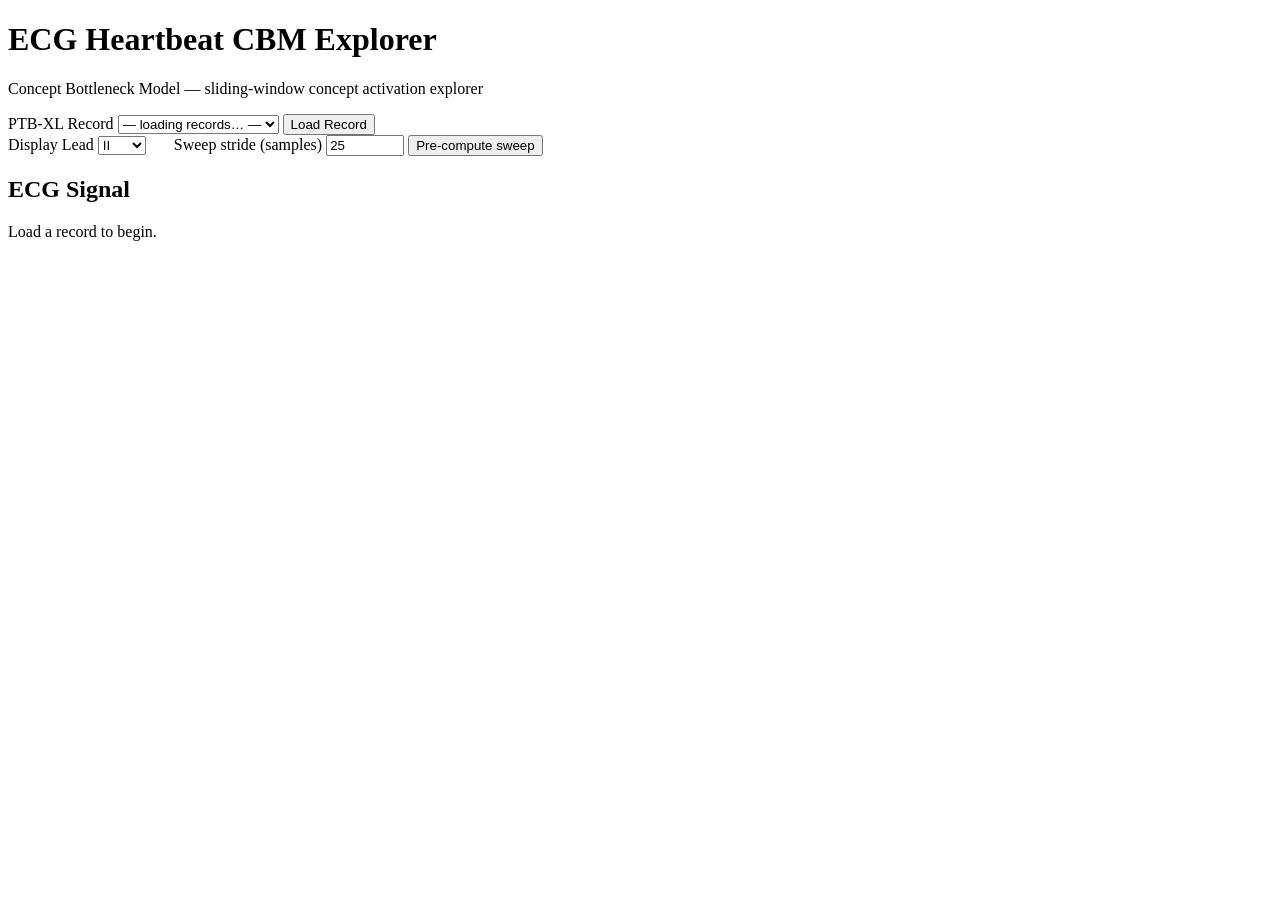
==== explorer/index.html @ 28d4dc14 "Init cbm heartbeat" ====
<!DOCTYPE html>
<html lang="en">
<head>
  <meta charset="UTF-8" />
  <meta name="viewport" content="width=device-width, initial-scale=1.0" />
  <title>ECG Heartbeat CBM Explorer</title>
  <link rel="stylesheet" href="/static/style.css" />
</head>
<body>
  <header>
    <h1>ECG Heartbeat CBM Explorer</h1>
    <p class="subtitle">Concept Bottleneck Model — sliding-window concept activation explorer</p>
  </header>

  <main>
    <!-- ── Controls ─────────────────────────────────────────────────────── -->
    <section class="controls card">
      <div class="control-row">
        <label for="record-select">PTB-XL Record</label>
        <select id="record-select"><option value="">— loading records… —</option></select>
        <button id="load-btn" class="primary-btn">Load Record</button>
      </div>
      <div class="control-row">
        <label for="lead-select">Display Lead</label>
        <select id="lead-select">
          <option value="1" selected>II</option>
          <option value="0">I</option>
          <option value="2">III</option>
          <option value="3">aVR</option>
          <option value="4">aVL</option>
          <option value="5">aVF</option>
          <option value="6">V1</option>
          <option value="7">V2</option>
          <option value="8">V3</option>
          <option value="9">V4</option>
          <option value="10">V5</option>
          <option value="11">V6</option>
        </select>
        <label for="stride-input" style="margin-left:1.5rem">Sweep stride (samples)</label>
        <input id="stride-input" type="number" value="25" min="5" max="250" style="width:70px" />
        <button id="sweep-btn" class="secondary-btn">Pre-compute sweep</button>
        <span id="sweep-status" class="status-label"></span>
      </div>
    </section>

    <!-- ── Signal + window ───────────────────────────────────────────────── -->
    <section class="card" id="signal-section">
      <h2>ECG Signal <span id="record-meta" class="meta-label"></span></h2>
      <div id="signal-hint" class="hint">Load a record to begin.</div>
      <div id="signal-container"></div>
    </section>

    <!-- ── Model pipeline ───────────────────────────────────────────────── -->
    <section class="card" id="pipeline-section" style="display:none">
      <h2>Model Pipeline <span class="window-info" id="window-pos-label"></span></h2>
      <div class="pipeline">

        <!-- 1. Input window -->
        <div class="pipe-panel pipe-panel--input">
          <div class="pipe-panel-title">Input Window</div>
          <div id="window-plot"></div>
        </div>

        <!-- Connector: Encoder -->
        <div class="pipe-connector">
          <svg class="pipe-sym" viewBox="0 0 64 84" fill="none" xmlns="http://www.w3.org/2000/svg">
            <polyline points="2,11 8,4 14,13 20,6 26,12 32,4 38,12 44,6 50,11 56,7 62,11"
              stroke="#38bdf8" stroke-width="1.5" opacity="0.5" stroke-linecap="round"/>
            <rect x="5"  y="17" width="54" height="6" rx="2" fill="#38bdf8" opacity="0.3"/>
            <rect x="10" y="27" width="44" height="6" rx="2" fill="#38bdf8" opacity="0.45"/>
            <rect x="16" y="37" width="32" height="6" rx="2" fill="#38bdf8" opacity="0.62"/>
            <rect x="22" y="47" width="20" height="6" rx="2" fill="#38bdf8" opacity="0.8"/>
            <line x1="32" y1="53" x2="32" y2="62" stroke="#475569" stroke-width="1.5"/>
            <rect x="14" y="62" width="36" height="10" rx="2" fill="#0ea5e9" opacity="0.75"/>
            <text x="32" y="70" text-anchor="middle" fill="#e2e8f0" font-size="5.5" font-family="monospace">z ∈ ℝ⁵¹²</text>
          </svg>
          <div class="pipe-arrow-row">
            <div class="pipe-arrow-line"></div>
            <span class="pipe-arrow-tip">▶</span>
          </div>
          <div class="pipe-label">Encoder</div>
        </div>

        <!-- 2. Concept activations -->
        <div class="pipe-panel pipe-panel--concepts">
          <div class="pipe-panel-title">Concept Activations (C)</div>
          <div id="histogram-container"></div>
        </div>

        <!-- Connector: Predictor -->
        <div class="pipe-connector">
          <svg class="pipe-sym" viewBox="0 0 64 84" fill="none" xmlns="http://www.w3.org/2000/svg">
            <circle cx="10" cy="10" r="3.5" fill="#a78bfa" opacity="0.6"/>
            <circle cx="10" cy="22" r="3.5" fill="#a78bfa" opacity="0.6"/>
            <circle cx="10" cy="34" r="3.5" fill="#a78bfa" opacity="0.6"/>
            <circle cx="10" cy="46" r="3.5" fill="#a78bfa" opacity="0.6"/>
            <circle cx="10" cy="58" r="3.5" fill="#a78bfa" opacity="0.6"/>
            <circle cx="10" cy="70" r="3.5" fill="#a78bfa" opacity="0.6"/>
            <line x1="13.5" y1="10" x2="48" y2="40" stroke="#a78bfa" stroke-width="0.8" opacity="0.3"/>
            <line x1="13.5" y1="22" x2="48" y2="40" stroke="#a78bfa" stroke-width="0.8" opacity="0.35"/>
            <line x1="13.5" y1="34" x2="48" y2="40" stroke="#a78bfa" stroke-width="1"   opacity="0.5"/>
            <line x1="13.5" y1="46" x2="48" y2="40" stroke="#a78bfa" stroke-width="1"   opacity="0.5"/>
            <line x1="13.5" y1="58" x2="48" y2="40" stroke="#a78bfa" stroke-width="0.8" opacity="0.35"/>
            <line x1="13.5" y1="70" x2="48" y2="40" stroke="#a78bfa" stroke-width="0.8" opacity="0.3"/>
            <circle cx="54" cy="40" r="8" fill="#a78bfa" opacity="0.9"/>
            <text x="54" y="43.5" text-anchor="middle" fill="#fff" font-size="9">σ</text>
            <text x="54" y="57" text-anchor="middle" fill="#94a3b8" font-size="6" font-family="monospace">p(y)</text>
          </svg>
          <div class="pipe-arrow-row">
            <div class="pipe-arrow-line"></div>
            <span class="pipe-arrow-tip">▶</span>
          </div>
          <div class="pipe-label">Predictor</div>
        </div>

        <!-- 3. Task prediction -->
        <div class="pipe-panel pipe-panel--task">
          <div class="pipe-panel-title">Task Prediction</div>
          <div id="task-pred-container"></div>
        </div>

      </div>
    </section>

    <!-- ── Sweep heatmap ─────────────────────────────────────────────────── -->
    <section class="card" id="sweep-section" style="display:none">
      <h2>Sweep — Concept Activations over Time</h2>
      <div id="heatmap-container"></div>
    </section>
  </main>

  <script src="https://d3js.org/d3.v7.min.js"></script>
  <script src="/static/main.js"></script>
</body>
</html>
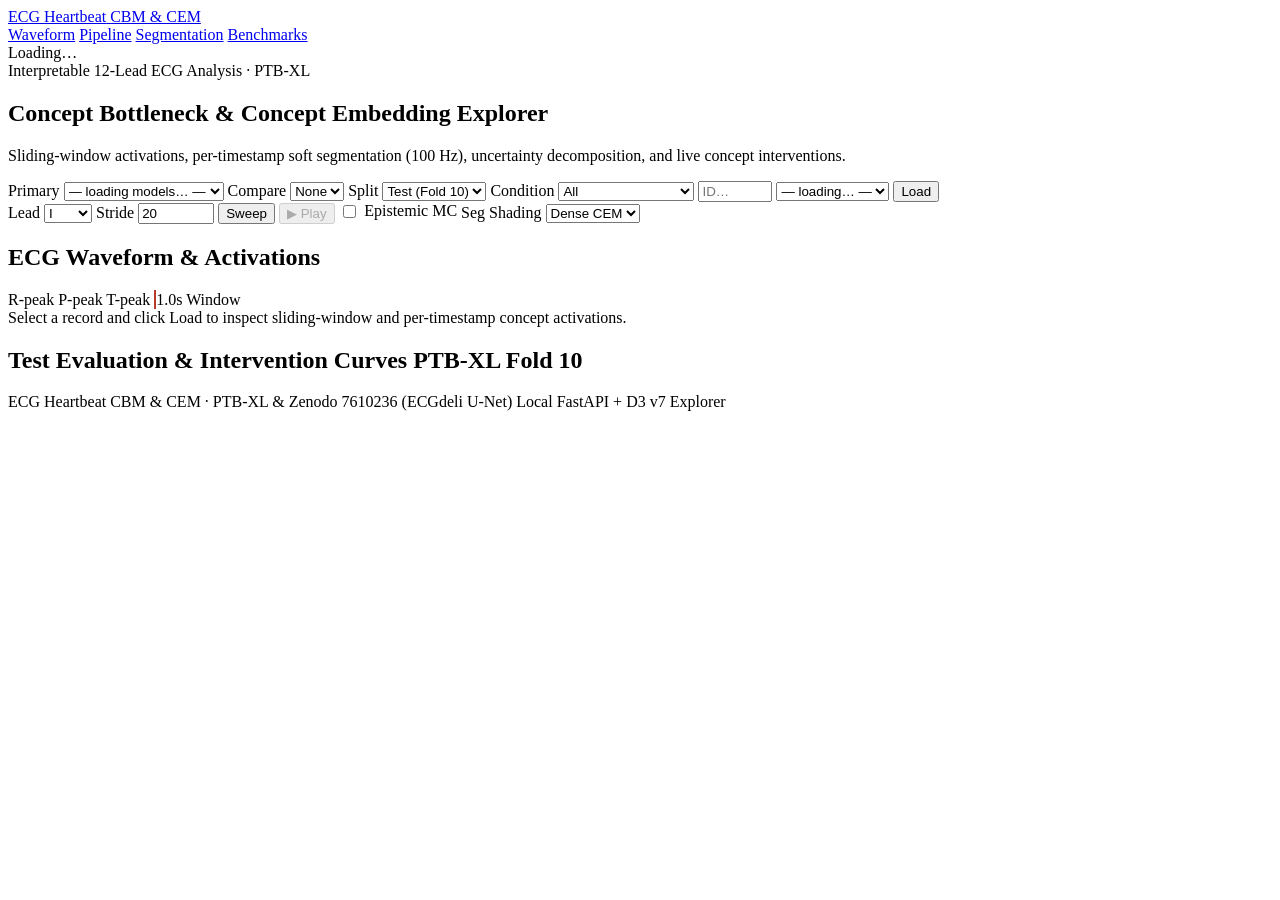
==== commit 860e4726: "Added new version and more experiments" ====
--- a/explorer/index.html
+++ b/explorer/index.html
@@ -3,28 +3,79 @@
 <head>
   <meta charset="UTF-8" />
   <meta name="viewport" content="width=device-width, initial-scale=1.0" />
-  <title>ECG Heartbeat CBM Explorer</title>
+  <meta name="theme-color" content="#ffffff" />
+  <title>ECG Heartbeat · CBM &amp; CEM Explorer</title>
+  <link rel="preconnect" href="https://fonts.googleapis.com" />
+  <link rel="preconnect" href="https://fonts.gstatic.com" crossorigin />
+  <link href="https://fonts.googleapis.com/css2?family=Source+Sans+3:ital,wght@0,300;0,400;0,600;0,700;1,400&family=JetBrains+Mono:wght@400;500&display=swap" rel="stylesheet" />
   <link rel="stylesheet" href="/static/style.css" />
 </head>
 <body>
-  <header>
-    <h1>ECG Heartbeat CBM Explorer</h1>
-    <p class="subtitle">Concept Bottleneck Model — sliding-window concept activation explorer</p>
+  <header class="site-topbar">
+    <div class="page-wrap topbar-inner">
+      <a class="brand-link" href="#top">
+        <span class="brand-thin">ECG Heartbeat</span> <span class="brand-bold">CBM &amp; CEM</span>
+      </a>
+      <nav class="primary-nav" aria-label="Explorer sections">
+        <a class="nav-link" href="#signal-section">Waveform</a>
+        <a class="nav-link" href="#pipeline-section">Pipeline</a>
+        <a class="nav-link" href="#dense-seg-section">Segmentation</a>
+        <a class="nav-link" href="#benchmark-section">Benchmarks</a>
+      </nav>
+      <div id="device-badge" class="badge">Loading…</div>
+    </div>
   </header>
 
-  <main>
+  <main id="top" class="page-wrap">
+    <section class="masthead">
+      <div class="masthead-subtitle">Interpretable 12-Lead ECG Analysis · PTB-XL</div>
+      <h1 class="masthead-title">
+        <span class="name-light">Concept Bottleneck &amp;</span> <span class="name-bold">Concept Embedding Explorer</span>
+      </h1>
+      <p class="masthead-note">
+        Sliding-window activations, per-timestamp soft segmentation (100 Hz), uncertainty decomposition, and live concept interventions.
+      </p>
+    </section>
+
     <!-- ── Controls ─────────────────────────────────────────────────────── -->
-    <section class="controls card">
+    <section class="controls">
       <div class="control-row">
-        <label for="record-select">PTB-XL Record</label>
-        <select id="record-select"><option value="">— loading records… —</option></select>
-        <button id="load-btn" class="primary-btn">Load Record</button>
-      </div>
+        <label for="model-select">Primary</label>
+        <select id="model-select"><option value="">— loading models… —</option></select>
+
+        <label for="compare-select" class="ml">Compare</label>
+        <select id="compare-select"><option value="">None</option></select>
+
+        <label for="fold-select" class="ml">Split</label>
+        <select id="fold-select">
+          <option value="10" selected>Test (Fold 10)</option>
+          <option value="9">Val (Fold 9)</option>
+          <option value="all">All Folds</option>
+        </select>
+
+        <label for="dx-select" class="ml">Condition</label>
+        <select id="dx-select">
+          <option value="ALL" selected>All</option>
+          <option value="NORM">NORM</option>
+          <option value="MI">MI</option>
+          <option value="STTC">STTC</option>
+          <option value="CD">CD</option>
+          <option value="HYP">HYP</option>
+          <option value="AFIB">AFIB</option>
+          <option value="BBB">BBB (LBBB/RBBB)</option>
+          <option value="PVC">PVC / PAC</option>
+        </select>
+
+        <input id="record-search" type="text" placeholder="ID…" title="Filter by ECG ID" style="width:66px" />
+        <select id="record-select"><option value="">— loading… —</option></select>
+        <button id="load-btn" class="primary-btn">Load</button>
+      </div>
+
       <div class="control-row">
-        <label for="lead-select">Display Lead</label>
+        <label for="lead-select">Lead</label>
         <select id="lead-select">
-          <option value="1" selected>II</option>
-          <option value="0">I</option>
+          <option value="0" selected>I</option>
+          <option value="1">II</option>
           <option value="2">III</option>
           <option value="3">aVR</option>
           <option value="4">aVL</option>
@@ -36,28 +87,90 @@
           <option value="10">V5</option>
           <option value="11">V6</option>
         </select>
-        <label for="stride-input" style="margin-left:1.5rem">Sweep stride (samples)</label>
-        <input id="stride-input" type="number" value="25" min="5" max="250" style="width:70px" />
-        <button id="sweep-btn" class="secondary-btn">Pre-compute sweep</button>
+
+        <label for="stride-input" class="ml">Stride</label>
+        <input id="stride-input" type="number" value="20" min="5" max="200" step="5" style="width:68px" />
+        <button id="sweep-btn" class="secondary-btn">Sweep</button>
+        <button id="play-btn" class="secondary-btn" disabled>▶ Play</button>
+        <label class="ml" style="display:inline-flex;align-items:center;gap:0.35rem;cursor:pointer" title="Run MC-Dropout on current window &amp; dense models for Epistemic + Aleatoric decomposition">
+          <input id="epistemic-chk" type="checkbox" /> Epistemic MC
+        </label>
+        <label for="ecg-seg-overlay" class="ml">Seg Shading</label>
+        <select id="ecg-seg-overlay" title="Shade ECG waveform with per-timestamp wave segmentation">
+          <option value="none">Off</option>
+          <option value="dense_cem" selected>Dense CEM</option>
+          <option value="dense_cbm">Dense CBM</option>
+          <option value="zenodo">Zenodo GT</option>
+        </select>
         <span id="sweep-status" class="status-label"></span>
       </div>
     </section>
 
-    <!-- ── Signal + window ───────────────────────────────────────────────── -->
+    <!-- ── Signal + Synchronized Sliding-Window & Per-Timestamp Activations ── -->
     <section class="card" id="signal-section">
-      <h2>ECG Signal <span id="record-meta" class="meta-label"></span></h2>
-      <div id="signal-hint" class="hint">Load a record to begin.</div>
+      <div class="section-header">
+        <h2 class="cv-heading">
+          ECG Waveform &amp; Activations <span id="record-meta" class="meta-label"></span>
+        </h2>
+        <div class="legend-inline">
+          <span class="leg-item"><i class="dot" style="background:#b83b2a"></i>R-peak</span>
+          <span class="leg-item"><i class="dot" style="background:#2b5b84"></i>P-peak</span>
+          <span class="leg-item"><i class="dot" style="background:#2d7a56"></i>T-peak</span>
+          <span class="leg-item"><i class="swatch" style="border:1.5px solid #b83b2a;background:rgba(184,59,42,0.1)"></i>1.0s Window</span>
+        </div>
+      </div>
+      <div id="signal-hint" class="hint">Select a record and click Load to inspect sliding-window and per-timestamp concept activations.</div>
       <div id="signal-container"></div>
-    </section>
-
-    <!-- ── Model pipeline ───────────────────────────────────────────────── -->
+
+      <!-- Synchronized Activation Timeline / Heatmap -->
+      <div id="timeline-wrapper" style="display:none">
+        <div class="timeline-toolbar">
+          <div class="tab-group" id="timeline-tabs">
+            <button class="tab-btn active" data-view="intervals">Task &amp; Intervals</button>
+            <button class="tab-btn" data-view="waves">Waves (P–U)</button>
+            <button class="tab-btn" data-view="dense">Per-Timestamp Dense</button>
+            <button class="tab-btn" data-view="softseg">Soft Seg Compare</button>
+            <button class="tab-btn" data-view="heatmap">Heatmap</button>
+          </div>
+          <div id="timeline-legend" class="legend-inline"></div>
+        </div>
+        <div id="seg-controls-bar" class="seg-controls-bar" style="display:none">
+          <label for="seg-compare-mode">View</label>
+          <select id="seg-compare-mode">
+            <option value="cem_vs_gt" selected>Dense CEM (solid) vs. Zenodo GT (shaded)</option>
+            <option value="cbm_vs_gt">Dense CBM (solid) vs. Zenodo GT (shaded)</option>
+            <option value="cem_vs_cbm">Dense CEM (solid) vs. Dense CBM (dashed)</option>
+            <option value="gt_only">Zenodo / ECGdeli GT Only</option>
+          </select>
+          <label class="ml" style="display:inline-flex;align-items:center;gap:0.3rem;cursor:pointer">
+            <input id="seg-show-unc" type="checkbox" checked /> Boundary Uncertainty σ(t)
+          </label>
+          <span id="seg-hover-readout" class="meta-label ml"></span>
+        </div>
+        <div id="lineplot-container"></div>
+        <div id="unc-strip-container" style="display:none"></div>
+        <div id="heatmap-container" style="display:none"></div>
+      </div>
+    </section>
+
+    <!-- ── Interactive Pipeline & Live Concept Interventions ────────────── -->
     <section class="card" id="pipeline-section" style="display:none">
-      <h2>Model Pipeline <span class="window-info" id="window-pos-label"></span></h2>
+      <div class="section-header">
+        <h2 class="cv-heading">
+          Window Pipeline &amp; Interventions
+          <span class="window-info" id="window-pos-label"></span>
+          <span class="gt-pill" id="gt-window-pill"></span>
+        </h2>
+        <div class="intervention-actions">
+          <span class="meta-label">Click pill to intervene (Auto → 1 → 0)</span>
+          <button id="reset-int-btn" class="secondary-btn small-btn" style="display:none">Reset</button>
+        </div>
+      </div>
+
       <div class="pipeline">
-
         <!-- 1. Input window -->
         <div class="pipe-panel pipe-panel--input">
-          <div class="pipe-panel-title">Input Window</div>
+          <div class="pipe-panel-title">Input Window (1.0s)</div>
           <div id="window-plot"></div>
         </div>
 
@@ -65,71 +178,122 @@
         <div class="pipe-connector">
           <svg class="pipe-sym" viewBox="0 0 64 84" fill="none" xmlns="http://www.w3.org/2000/svg">
             <polyline points="2,11 8,4 14,13 20,6 26,12 32,4 38,12 44,6 50,11 56,7 62,11"
-              stroke="#38bdf8" stroke-width="1.5" opacity="0.5" stroke-linecap="round"/>
-            <rect x="5"  y="17" width="54" height="6" rx="2" fill="#38bdf8" opacity="0.3"/>
-            <rect x="10" y="27" width="44" height="6" rx="2" fill="#38bdf8" opacity="0.45"/>
-            <rect x="16" y="37" width="32" height="6" rx="2" fill="#38bdf8" opacity="0.62"/>
-            <rect x="22" y="47" width="20" height="6" rx="2" fill="#38bdf8" opacity="0.8"/>
-            <line x1="32" y1="53" x2="32" y2="62" stroke="#475569" stroke-width="1.5"/>
-            <rect x="14" y="62" width="36" height="10" rx="2" fill="#0ea5e9" opacity="0.75"/>
-            <text x="32" y="70" text-anchor="middle" fill="#e2e8f0" font-size="5.5" font-family="monospace">z ∈ ℝ⁵¹²</text>
+              stroke="#222222" stroke-width="1.4" opacity="0.7" stroke-linecap="round"/>
+            <rect x="5"  y="17" width="54" height="6" rx="1.5" fill="#767676" opacity="0.22"/>
+            <rect x="10" y="27" width="44" height="6" rx="1.5" fill="#767676" opacity="0.35"/>
+            <rect x="16" y="37" width="32" height="6" rx="1.5" fill="#767676" opacity="0.5"/>
+            <rect x="22" y="47" width="20" height="6" rx="1.5" fill="#222222" opacity="0.65"/>
+            <line x1="32" y1="53" x2="32" y2="62" stroke="#d0d0d0" stroke-width="1.5"/>
+            <rect x="14" y="62" width="36" height="11" rx="1.5" fill="#222222"/>
+            <text x="32" y="70" text-anchor="middle" fill="#ffffff" font-size="5.5" font-family="monospace">z ∈ ℝ⁵¹²</text>
           </svg>
           <div class="pipe-arrow-row">
             <div class="pipe-arrow-line"></div>
             <span class="pipe-arrow-tip">▶</span>
           </div>
-          <div class="pipe-label">Encoder</div>
-        </div>
-
-        <!-- 2. Concept activations -->
+          <div class="pipe-label">1D ResNet</div>
+        </div>
+
+        <!-- 2. Concept activations + Intervention toggles -->
         <div class="pipe-panel pipe-panel--concepts">
-          <div class="pipe-panel-title">Concept Activations (C)</div>
+          <div class="pipe-panel-title" id="concepts-panel-title">Concept Activations &amp; Interventions</div>
           <div id="histogram-container"></div>
+          <div id="intervention-controls" class="intervention-bar"></div>
         </div>
 
         <!-- Connector: Predictor -->
         <div class="pipe-connector">
           <svg class="pipe-sym" viewBox="0 0 64 84" fill="none" xmlns="http://www.w3.org/2000/svg">
-            <circle cx="10" cy="10" r="3.5" fill="#a78bfa" opacity="0.6"/>
-            <circle cx="10" cy="22" r="3.5" fill="#a78bfa" opacity="0.6"/>
-            <circle cx="10" cy="34" r="3.5" fill="#a78bfa" opacity="0.6"/>
-            <circle cx="10" cy="46" r="3.5" fill="#a78bfa" opacity="0.6"/>
-            <circle cx="10" cy="58" r="3.5" fill="#a78bfa" opacity="0.6"/>
-            <circle cx="10" cy="70" r="3.5" fill="#a78bfa" opacity="0.6"/>
-            <line x1="13.5" y1="10" x2="48" y2="40" stroke="#a78bfa" stroke-width="0.8" opacity="0.3"/>
-            <line x1="13.5" y1="22" x2="48" y2="40" stroke="#a78bfa" stroke-width="0.8" opacity="0.35"/>
-            <line x1="13.5" y1="34" x2="48" y2="40" stroke="#a78bfa" stroke-width="1"   opacity="0.5"/>
-            <line x1="13.5" y1="46" x2="48" y2="40" stroke="#a78bfa" stroke-width="1"   opacity="0.5"/>
-            <line x1="13.5" y1="58" x2="48" y2="40" stroke="#a78bfa" stroke-width="0.8" opacity="0.35"/>
-            <line x1="13.5" y1="70" x2="48" y2="40" stroke="#a78bfa" stroke-width="0.8" opacity="0.3"/>
-            <circle cx="54" cy="40" r="8" fill="#a78bfa" opacity="0.9"/>
-            <text x="54" y="43.5" text-anchor="middle" fill="#fff" font-size="9">σ</text>
-            <text x="54" y="57" text-anchor="middle" fill="#94a3b8" font-size="6" font-family="monospace">p(y)</text>
+            <circle cx="10" cy="14" r="3.2" fill="#767676" opacity="0.7"/>
+            <circle cx="10" cy="30" r="3.2" fill="#767676" opacity="0.7"/>
+            <circle cx="10" cy="46" r="3.2" fill="#767676" opacity="0.7"/>
+            <circle cx="10" cy="62" r="3.2" fill="#767676" opacity="0.7"/>
+            <line x1="13.5" y1="14" x2="46" y2="38" stroke="#d0d0d0" stroke-width="1"/>
+            <line x1="13.5" y1="30" x2="46" y2="38" stroke="#d0d0d0" stroke-width="1"/>
+            <line x1="13.5" y1="46" x2="46" y2="38" stroke="#d0d0d0" stroke-width="1"/>
+            <line x1="13.5" y1="62" x2="46" y2="38" stroke="#d0d0d0" stroke-width="1"/>
+            <circle cx="52" cy="38" r="8" fill="#b83b2a"/>
+            <text x="52" y="41.5" text-anchor="middle" fill="#ffffff" font-size="9">σ</text>
+            <text x="52" y="55" text-anchor="middle" fill="#767676" font-size="6" font-family="monospace">p(y)</text>
           </svg>
           <div class="pipe-arrow-row">
             <div class="pipe-arrow-line"></div>
             <span class="pipe-arrow-tip">▶</span>
           </div>
-          <div class="pipe-label">Predictor</div>
-        </div>
-
-        <!-- 3. Task prediction -->
+          <div class="pipe-label" id="predictor-label">Bottleneck</div>
+        </div>
+
+        <!-- 3. Task prediction (Primary + Compare) -->
         <div class="pipe-panel pipe-panel--task">
-          <div class="pipe-panel-title">Task Prediction</div>
+          <div class="pipe-panel-title">Heartbeat Completeness</div>
           <div id="task-pred-container"></div>
         </div>
-
-      </div>
-    </section>
-
-    <!-- ── Sweep heatmap ─────────────────────────────────────────────────── -->
-    <section class="card" id="sweep-section" style="display:none">
-      <h2>Sweep — Concept Activations over Time</h2>
-      <div id="heatmap-container"></div>
-    </section>
+      </div>
+    </section>
+
+    <!-- ── Per-Timestamp Dense Segmentation & Pathology Interventions ─────── -->
+    <section class="card" id="dense-seg-section" style="display:none">
+      <div class="section-header">
+        <h2 class="cv-heading">
+          Per-Timestamp Soft Segmentation (100 Hz) &amp; Pathology
+          <span class="meta-label" id="dense-seg-status"></span>
+        </h2>
+        <div class="intervention-actions">
+          <label for="dense-int-scope">Scope</label>
+          <select id="dense-int-scope">
+            <option value="record" selected>Full 10s Record</option>
+            <option value="window">Selected 1.0s Window</option>
+          </select>
+          <button id="dense-gt-int-btn" class="secondary-btn small-btn" title="Substitute Zenodo GT soft masks into Dense CBM &amp; Dense CEM">Apply GT Masks</button>
+          <button id="dense-reset-int-btn" class="secondary-btn small-btn" style="display:none">Reset</button>
+        </div>
+      </div>
+      <div class="seg-controls-bar" style="margin-bottom:0.75rem">
+        <label for="dense-primary-select">Dense Primary</label>
+        <select id="dense-primary-select"><option value="">— loading… —</option></select>
+
+        <label for="dense-compare-select" class="ml">Dense Compare</label>
+        <select id="dense-compare-select"><option value="">None</option></select>
+
+        <label for="dense-blackbox-select" class="ml">Black-Box Ref</label>
+        <select id="dense-blackbox-select"><option value="">None</option></select>
+      </div>
+      <div class="dense-grid">
+        <div class="dense-panel">
+          <div class="pipe-panel-title">Wave-Mask Interventions (Auto → Ablate 0 → Force 1)</div>
+          <div id="dense-wave-pills" class="dense-pill-bar"></div>
+          <div id="dense-pathology-bars" class="dense-patho-container"></div>
+        </div>
+        <div class="dense-panel">
+          <div class="pipe-panel-title">Per-Timestamp Test Benchmark · Fold 10 (2.20M Timestamps)</div>
+          <div id="dense-metrics-table"></div>
+        </div>
+      </div>
+    </section>
+
+    <!-- ── Model Metrics & Test-Time Intervention Curves ─────────────────── -->
+    <section class="card" id="benchmark-section">
+      <div class="section-header">
+        <h2 class="cv-heading">
+          Test Evaluation &amp; Intervention Curves
+          <span class="meta-label" id="benchmark-subtitle">PTB-XL Fold 10</span>
+        </h2>
+      </div>
+      <div class="benchmark-grid">
+        <div id="metrics-summary-container" class="metrics-col"></div>
+        <div id="intervention-curve-container" class="curve-col"></div>
+      </div>
+    </section>
+
+    <footer class="minimal-footer">
+      <div class="minimal-footer-row">
+        <span>ECG Heartbeat CBM &amp; CEM · PTB-XL &amp; Zenodo 7610236 (ECGdeli U-Net)</span>
+        <span class="meta-label">Local FastAPI + D3 v7 Explorer</span>
+      </div>
+    </footer>
   </main>
 
-  <script src="https://d3js.org/d3.v7.min.js"></script>
+  <script src="/static/vendor/d3.v7.min.js"></script>
   <script src="/static/main.js"></script>
 </body>
 </html>
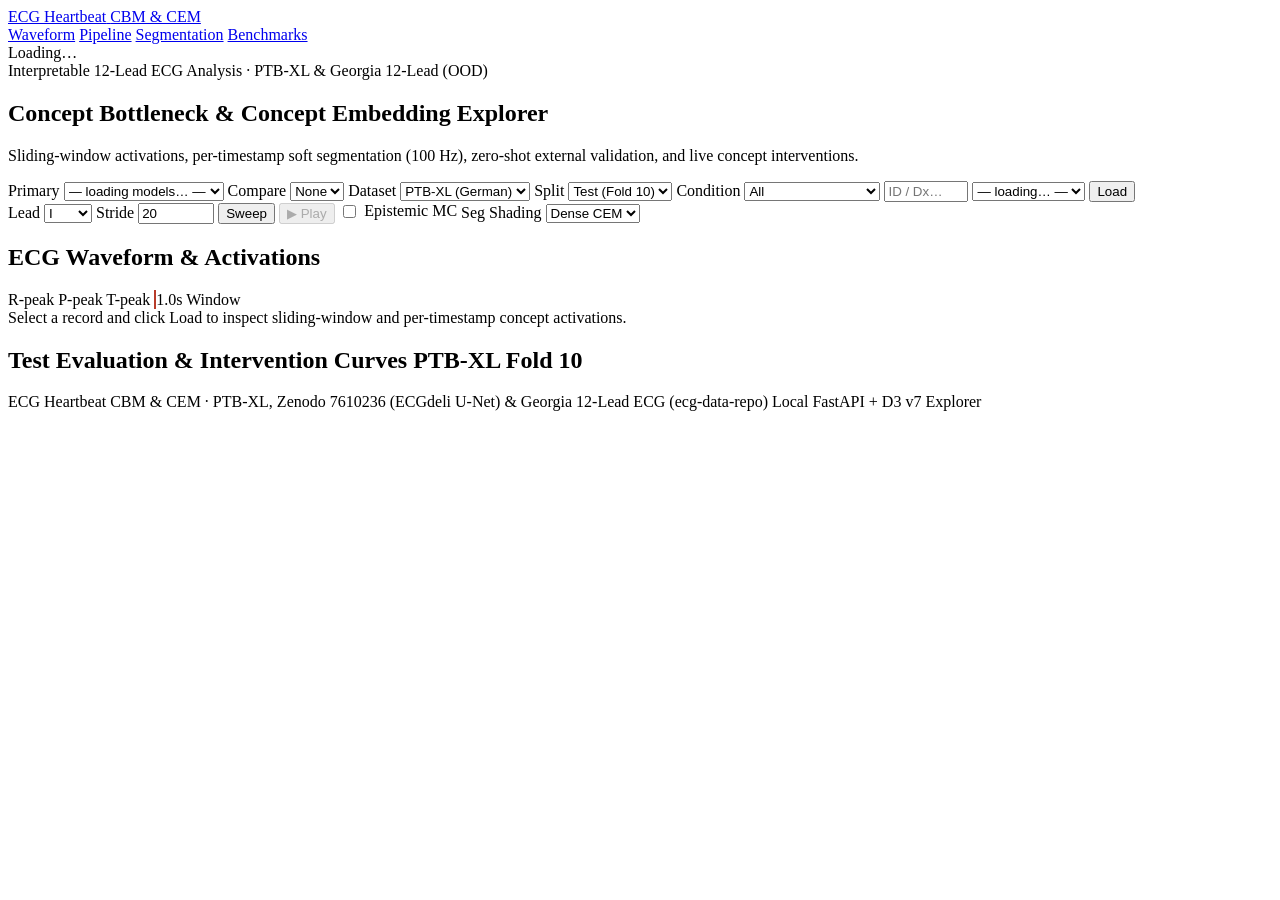
==== commit d628d13e: "Added vercel test" ====
--- a/explorer/index.html
+++ b/explorer/index.html
@@ -28,12 +28,12 @@
 
   <main id="top" class="page-wrap">
     <section class="masthead">
-      <div class="masthead-subtitle">Interpretable 12-Lead ECG Analysis · PTB-XL</div>
+      <div class="masthead-subtitle">Interpretable 12-Lead ECG Analysis · PTB-XL &amp; Georgia 12-Lead (OOD)</div>
       <h1 class="masthead-title">
         <span class="name-light">Concept Bottleneck &amp;</span> <span class="name-bold">Concept Embedding Explorer</span>
       </h1>
       <p class="masthead-note">
-        Sliding-window activations, per-timestamp soft segmentation (100 Hz), uncertainty decomposition, and live concept interventions.
+        Sliding-window activations, per-timestamp soft segmentation (100 Hz), zero-shot external validation, and live concept interventions.
       </p>
     </section>
 
@@ -46,7 +46,12 @@
         <label for="compare-select" class="ml">Compare</label>
         <select id="compare-select"><option value="">None</option></select>
 
-        <label for="fold-select" class="ml">Split</label>
+        <label for="dataset-select" class="ml">Dataset</label>
+        <select id="dataset-select">
+          <option value="ptbxl" selected>PTB-XL (German)</option>
+        </select>
+
+        <label for="fold-select" class="ml" id="fold-label">Split</label>
         <select id="fold-select">
           <option value="10" selected>Test (Fold 10)</option>
           <option value="9">Val (Fold 9)</option>
@@ -66,7 +71,7 @@
           <option value="PVC">PVC / PAC</option>
         </select>
 
-        <input id="record-search" type="text" placeholder="ID…" title="Filter by ECG ID" style="width:66px" />
+        <input id="record-search" type="text" placeholder="ID / Dx…" title="Filter by ECG ID or condition" style="width:76px" />
         <select id="record-select"><option value="">— loading… —</option></select>
         <button id="load-btn" class="primary-btn">Load</button>
       </div>
@@ -265,7 +270,7 @@
           <div id="dense-pathology-bars" class="dense-patho-container"></div>
         </div>
         <div class="dense-panel">
-          <div class="pipe-panel-title">Per-Timestamp Test Benchmark · Fold 10 (2.20M Timestamps)</div>
+          <div class="pipe-panel-title" id="dense-benchmark-title">Per-Timestamp Test Benchmark · Fold 10 (2.20M Timestamps)</div>
           <div id="dense-metrics-table"></div>
         </div>
       </div>
@@ -287,7 +292,7 @@
 
     <footer class="minimal-footer">
       <div class="minimal-footer-row">
-        <span>ECG Heartbeat CBM &amp; CEM · PTB-XL &amp; Zenodo 7610236 (ECGdeli U-Net)</span>
+        <span>ECG Heartbeat CBM &amp; CEM · PTB-XL, Zenodo 7610236 (ECGdeli U-Net) &amp; Georgia 12-Lead ECG (ecg-data-repo)</span>
         <span class="meta-label">Local FastAPI + D3 v7 Explorer</span>
       </div>
     </footer>
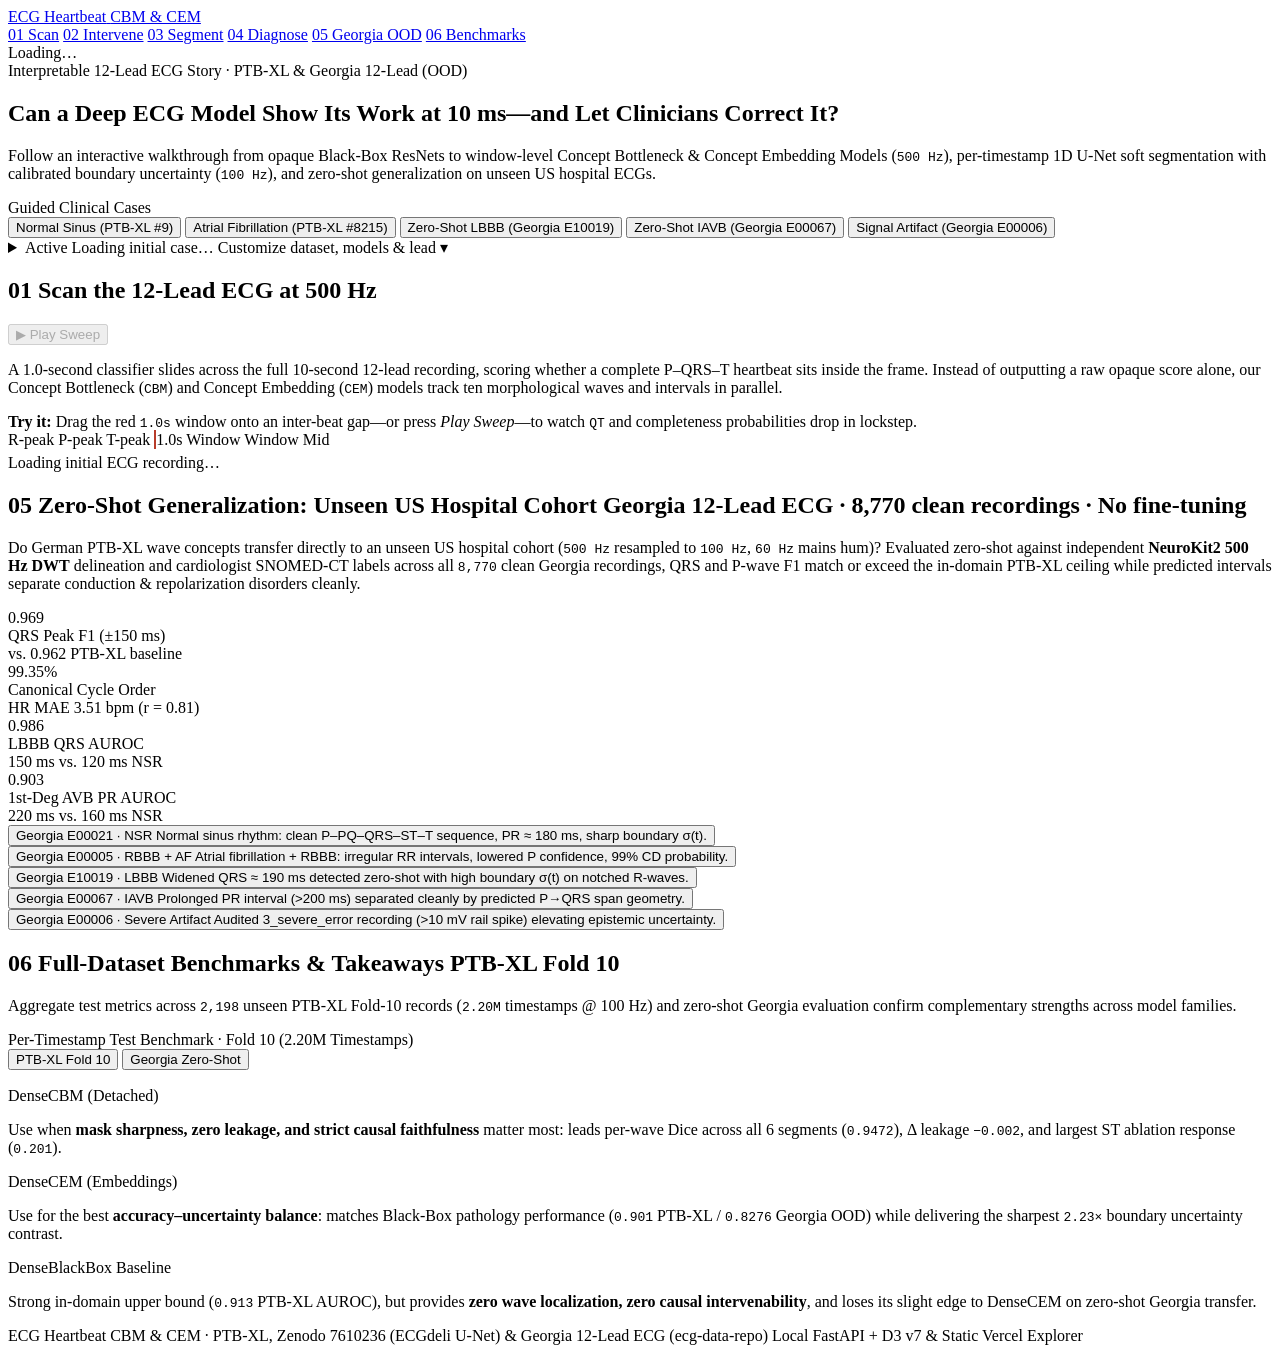
==== commit 8744d103: "Added pre-calculated data to explorer" ====
--- a/explorer/index.html
+++ b/explorer/index.html
@@ -1,196 +1,240 @@
 <!DOCTYPE html>
 <html lang="en">
+
 <head>
   <meta charset="UTF-8" />
   <meta name="viewport" content="width=device-width, initial-scale=1.0" />
   <meta name="theme-color" content="#ffffff" />
-  <title>ECG Heartbeat · CBM &amp; CEM Explorer</title>
+  <title>ECG Heartbeat · CBM &amp; CEM Story Explorer</title>
   <link rel="preconnect" href="https://fonts.googleapis.com" />
   <link rel="preconnect" href="https://fonts.gstatic.com" crossorigin />
-  <link href="https://fonts.googleapis.com/css2?family=Source+Sans+3:ital,wght@0,300;0,400;0,600;0,700;1,400&family=JetBrains+Mono:wght@400;500&display=swap" rel="stylesheet" />
+  <link
+    href="https://fonts.googleapis.com/css2?family=Source+Sans+3:ital,wght@0,300;0,400;0,600;0,700;1,400&family=JetBrains+Mono:wght@400;500&display=swap"
+    rel="stylesheet" />
   <link rel="stylesheet" href="/static/style.css" />
 </head>
+
 <body>
   <header class="site-topbar">
     <div class="page-wrap topbar-inner">
       <a class="brand-link" href="#top">
         <span class="brand-thin">ECG Heartbeat</span> <span class="brand-bold">CBM &amp; CEM</span>
       </a>
-      <nav class="primary-nav" aria-label="Explorer sections">
-        <a class="nav-link" href="#signal-section">Waveform</a>
-        <a class="nav-link" href="#pipeline-section">Pipeline</a>
-        <a class="nav-link" href="#dense-seg-section">Segmentation</a>
-        <a class="nav-link" href="#benchmark-section">Benchmarks</a>
+      <nav class="primary-nav" aria-label="Story acts">
+        <a class="nav-link active" href="#signal-section" data-act="signal-section">01 Scan</a>
+        <a class="nav-link" href="#pipeline-section" data-act="pipeline-section">02 Intervene</a>
+        <a class="nav-link" href="#act-segment" data-act="act-segment">03 Segment</a>
+        <a class="nav-link" href="#dense-seg-section" data-act="dense-seg-section">04 Diagnose</a>
+        <a class="nav-link" href="#act-external" data-act="act-external">05 Georgia OOD</a>
+        <a class="nav-link" href="#benchmark-section" data-act="benchmark-section">06 Benchmarks</a>
       </nav>
-      <div id="device-badge" class="badge">Loading…</div>
+      <div id="device-badge" class="badge"><span class="spinner" aria-hidden="true"></span> Loading…</div>
     </div>
+    <div id="global-loading-bar" class="global-loading-bar" aria-hidden="true"></div>
   </header>
 
   <main id="top" class="page-wrap">
+    <!-- ── Act 0: Hero Thesis, Guided Clinical Case Presets & Drawer ─────── -->
     <section class="masthead">
-      <div class="masthead-subtitle">Interpretable 12-Lead ECG Analysis · PTB-XL &amp; Georgia 12-Lead (OOD)</div>
+      <div class="masthead-subtitle">Interpretable 12-Lead ECG Story · PTB-XL &amp; Georgia 12-Lead (OOD)</div>
       <h1 class="masthead-title">
-        <span class="name-light">Concept Bottleneck &amp;</span> <span class="name-bold">Concept Embedding Explorer</span>
+        <span class="name-light">Can a Deep ECG Model</span> <span class="name-bold">Show Its Work at 10 ms—and Let
+          Clinicians Correct It?</span>
       </h1>
       <p class="masthead-note">
-        Sliding-window activations, per-timestamp soft segmentation (100 Hz), zero-shot external validation, and live concept interventions.
-      </p>
-    </section>
-
-    <!-- ── Controls ─────────────────────────────────────────────────────── -->
-    <section class="controls">
-      <div class="control-row">
-        <label for="model-select">Primary</label>
-        <select id="model-select"><option value="">— loading models… —</option></select>
-
-        <label for="compare-select" class="ml">Compare</label>
-        <select id="compare-select"><option value="">None</option></select>
-
-        <label for="dataset-select" class="ml">Dataset</label>
-        <select id="dataset-select">
-          <option value="ptbxl" selected>PTB-XL (German)</option>
-        </select>
-
-        <label for="fold-select" class="ml" id="fold-label">Split</label>
-        <select id="fold-select">
-          <option value="10" selected>Test (Fold 10)</option>
-          <option value="9">Val (Fold 9)</option>
-          <option value="all">All Folds</option>
-        </select>
-
-        <label for="dx-select" class="ml">Condition</label>
-        <select id="dx-select">
-          <option value="ALL" selected>All</option>
-          <option value="NORM">NORM</option>
-          <option value="MI">MI</option>
-          <option value="STTC">STTC</option>
-          <option value="CD">CD</option>
-          <option value="HYP">HYP</option>
-          <option value="AFIB">AFIB</option>
-          <option value="BBB">BBB (LBBB/RBBB)</option>
-          <option value="PVC">PVC / PAC</option>
-        </select>
-
-        <input id="record-search" type="text" placeholder="ID / Dx…" title="Filter by ECG ID or condition" style="width:76px" />
-        <select id="record-select"><option value="">— loading… —</option></select>
-        <button id="load-btn" class="primary-btn">Load</button>
-      </div>
-
-      <div class="control-row">
-        <label for="lead-select">Lead</label>
-        <select id="lead-select">
-          <option value="0" selected>I</option>
-          <option value="1">II</option>
-          <option value="2">III</option>
-          <option value="3">aVR</option>
-          <option value="4">aVL</option>
-          <option value="5">aVF</option>
-          <option value="6">V1</option>
-          <option value="7">V2</option>
-          <option value="8">V3</option>
-          <option value="9">V4</option>
-          <option value="10">V5</option>
-          <option value="11">V6</option>
-        </select>
-
-        <label for="stride-input" class="ml">Stride</label>
-        <input id="stride-input" type="number" value="20" min="5" max="200" step="5" style="width:68px" />
-        <button id="sweep-btn" class="secondary-btn">Sweep</button>
-        <button id="play-btn" class="secondary-btn" disabled>▶ Play</button>
-        <label class="ml" style="display:inline-flex;align-items:center;gap:0.35rem;cursor:pointer" title="Run MC-Dropout on current window &amp; dense models for Epistemic + Aleatoric decomposition">
-          <input id="epistemic-chk" type="checkbox" /> Epistemic MC
-        </label>
-        <label for="ecg-seg-overlay" class="ml">Seg Shading</label>
-        <select id="ecg-seg-overlay" title="Shade ECG waveform with per-timestamp wave segmentation">
-          <option value="none">Off</option>
-          <option value="dense_cem" selected>Dense CEM</option>
-          <option value="dense_cbm">Dense CBM</option>
-          <option value="zenodo">Zenodo GT</option>
-        </select>
-        <span id="sweep-status" class="status-label"></span>
-      </div>
-    </section>
-
-    <!-- ── Signal + Synchronized Sliding-Window & Per-Timestamp Activations ── -->
-    <section class="card" id="signal-section">
+        Follow an interactive walkthrough from opaque Black-Box ResNets to window-level Concept Bottleneck &amp; Concept
+        Embedding Models (<code>500 Hz</code>), per-timestamp 1D U-Net soft segmentation with calibrated boundary
+        uncertainty (<code>100 Hz</code>), and zero-shot generalization on unseen US hospital ECGs.
+      </p>
+
+      <div class="preset-block">
+        <span class="preset-label">Guided Clinical Cases</span>
+        <div class="preset-strip" role="group" aria-label="Guided clinical case presets">
+          <button class="preset-chip active" data-preset="ptbxl_norm">Normal Sinus (PTB-XL #9)</button>
+          <button class="preset-chip" data-preset="ptbxl_afib">Atrial Fibrillation (PTB-XL #8215)</button>
+          <button class="preset-chip" data-preset="georgia_lbbb">Zero-Shot LBBB (Georgia E10019)</button>
+          <button class="preset-chip" data-preset="georgia_iavb">Zero-Shot IAVB (Georgia E00067)</button>
+          <button class="preset-chip" data-preset="georgia_artifact">Signal Artifact (Georgia E00006)</button>
+        </div>
+      </div>
+
+      <details id="controls-drawer" class="controls-drawer">
+        <summary class="controls-summary">
+          <span class="controls-summary-left">
+            <span class="controls-pill">Active</span>
+            <span id="active-case-summary">Loading initial case…</span>
+          </span>
+          <span class="controls-summary-right">Customize dataset, models &amp; lead ▾</span>
+        </summary>
+        <div class="controls controls-inside">
+          <div class="control-row">
+            <label for="model-select">Primary</label>
+            <select id="model-select">
+              <option value="">— loading models… —</option>
+            </select>
+
+            <label for="compare-select" class="ml">Compare</label>
+            <select id="compare-select">
+              <option value="">None</option>
+            </select>
+
+            <label for="dataset-select" class="ml">Dataset</label>
+            <select id="dataset-select">
+              <option value="ptbxl" selected>PTB-XL (German)</option>
+            </select>
+
+            <label for="fold-select" class="ml" id="fold-label">Split</label>
+            <select id="fold-select">
+              <option value="10" selected>Test (Fold 10)</option>
+              <option value="9">Val (Fold 9)</option>
+              <option value="all">All Folds</option>
+            </select>
+
+            <label for="dx-select" class="ml">Condition</label>
+            <select id="dx-select">
+              <option value="ALL" selected>All</option>
+              <option value="NORM">NORM</option>
+              <option value="MI">MI</option>
+              <option value="STTC">STTC</option>
+              <option value="CD">CD</option>
+              <option value="HYP">HYP</option>
+              <option value="AFIB">AFIB</option>
+              <option value="BBB">BBB (LBBB/RBBB)</option>
+              <option value="PVC">PVC / PAC</option>
+            </select>
+
+            <input id="record-search" type="text" placeholder="ID / Dx…" title="Filter by ECG ID or condition"
+              style="width:78px" />
+            <select id="record-select">
+              <option value="">— loading… —</option>
+            </select>
+            <button id="load-btn" class="primary-btn">Load</button>
+          </div>
+
+          <div class="control-row">
+            <label for="lead-select">Lead</label>
+            <select id="lead-select">
+              <option value="0" selected>I</option>
+              <option value="1">II</option>
+              <option value="2">III</option>
+              <option value="3">aVR</option>
+              <option value="4">aVL</option>
+              <option value="5">aVF</option>
+              <option value="6">V1</option>
+              <option value="7">V2</option>
+              <option value="8">V3</option>
+              <option value="9">V4</option>
+              <option value="10">V5</option>
+              <option value="11">V6</option>
+            </select>
+
+            <label for="stride-input" class="ml">Stride</label>
+            <input id="stride-input" type="number" value="20" min="5" max="200" step="5" style="width:68px" />
+            <input id="stride-input" type="number" value="25" min="5" max="200" step="5" style="width:68px" />
+            <button id="sweep-btn" class="secondary-btn">Sweep</button>
+
+            <label class="ml" style="display:inline-flex;align-items:center;gap:0.35rem;cursor:pointer"
+              title="Run MC-Dropout on current window &amp; dense models for Epistemic + Aleatoric decomposition">
+              <input id="epistemic-chk" type="checkbox" /> Epistemic MC
+            </label>
+          </div>
+        </div>
+      </details>
+    </section>
+
+    <!-- ── Act 1: Scan the 12-Lead ECG at 500 Hz ────────────────────────── -->
+    <section class="card story-act" id="signal-section">
       <div class="section-header">
         <h2 class="cv-heading">
-          ECG Waveform &amp; Activations <span id="record-meta" class="meta-label"></span>
+          <span class="act-num">01</span> Scan the 12-Lead ECG at 500 Hz
+          <span id="record-meta" class="meta-label"></span>
         </h2>
-        <div class="legend-inline">
-          <span class="leg-item"><i class="dot" style="background:#b83b2a"></i>R-peak</span>
-          <span class="leg-item"><i class="dot" style="background:#2b5b84"></i>P-peak</span>
-          <span class="leg-item"><i class="dot" style="background:#2d7a56"></i>T-peak</span>
-          <span class="leg-item"><i class="swatch" style="border:1.5px solid #b83b2a;background:rgba(184,59,42,0.1)"></i>1.0s Window</span>
-        </div>
-      </div>
-      <div id="signal-hint" class="hint">Select a record and click Load to inspect sliding-window and per-timestamp concept activations.</div>
+        <div class="act1-actions">
+          <button id="play-btn" class="secondary-btn small-btn" disabled>▶ Play Sweep</button>
+          <span id="sweep-status" class="status-label"></span>
+        </div>
+      </div>
+      <p class="story-lead">
+        A 1.0-second classifier slides across the full 10-second 12-lead recording, scoring whether a complete P–QRS–T
+        heartbeat sits inside the frame. Instead of outputting a raw opaque score alone, our Concept Bottleneck
+        (<code>CBM</code>) and Concept Embedding (<code>CEM</code>) models track ten morphological waves and intervals
+        in parallel.
+      </p>
+      <div class="story-prompt">
+        <strong>Try it:</strong> Drag the red <code>1.0s</code> window onto an inter-beat gap—or press <em>Play
+          Sweep</em>—to watch <code>QT</code> and completeness probabilities drop in lockstep.
+      </div>
+
+      <div class="legend-inline" style="margin-bottom:0.35rem">
+        <span class="leg-item"><i class="dot" style="background:#b83b2a"></i>R-peak</span>
+        <span class="leg-item"><i class="dot" style="background:#2b5b84"></i>P-peak</span>
+        <span class="leg-item"><i class="dot" style="background:#2d7a56"></i>T-peak</span>
+        <span class="leg-item"><i class="swatch"
+            style="border:1.5px solid #b83b2a;background:rgba(184,59,42,0.1)"></i>1.0s Window</span>
+        <span class="leg-item"><i class="swatch" style="width:2px;height:12px;background:#b83b2a"></i>Window Mid</span>
+      </div>
+
+      <div id="signal-hint" class="hint"><span class="spinner" aria-hidden="true"></span> Loading initial ECG recording…</div>
       <div id="signal-container"></div>
 
-      <!-- Synchronized Activation Timeline / Heatmap -->
+      <!-- Synchronized Window-Level Activation Timeline / Heatmap -->
       <div id="timeline-wrapper" style="display:none">
         <div class="timeline-toolbar">
           <div class="tab-group" id="timeline-tabs">
             <button class="tab-btn active" data-view="intervals">Task &amp; Intervals</button>
             <button class="tab-btn" data-view="waves">Waves (P–U)</button>
-            <button class="tab-btn" data-view="dense">Per-Timestamp Dense</button>
-            <button class="tab-btn" data-view="softseg">Soft Seg Compare</button>
             <button class="tab-btn" data-view="heatmap">Heatmap</button>
           </div>
           <div id="timeline-legend" class="legend-inline"></div>
         </div>
-        <div id="seg-controls-bar" class="seg-controls-bar" style="display:none">
-          <label for="seg-compare-mode">View</label>
-          <select id="seg-compare-mode">
-            <option value="cem_vs_gt" selected>Dense CEM (solid) vs. Zenodo GT (shaded)</option>
-            <option value="cbm_vs_gt">Dense CBM (solid) vs. Zenodo GT (shaded)</option>
-            <option value="cem_vs_cbm">Dense CEM (solid) vs. Dense CBM (dashed)</option>
-            <option value="gt_only">Zenodo / ECGdeli GT Only</option>
-          </select>
-          <label class="ml" style="display:inline-flex;align-items:center;gap:0.3rem;cursor:pointer">
-            <input id="seg-show-unc" type="checkbox" checked /> Boundary Uncertainty σ(t)
-          </label>
-          <span id="seg-hover-readout" class="meta-label ml"></span>
-        </div>
         <div id="lineplot-container"></div>
-        <div id="unc-strip-container" style="display:none"></div>
         <div id="heatmap-container" style="display:none"></div>
       </div>
     </section>
 
-    <!-- ── Interactive Pipeline & Live Concept Interventions ────────────── -->
-    <section class="card" id="pipeline-section" style="display:none">
+    <!-- ── Act 2: Inside the Bottleneck — Live Causal Interventions ──────── -->
+    <section class="card story-act" id="pipeline-section" style="display:none">
       <div class="section-header">
         <h2 class="cv-heading">
-          Window Pipeline &amp; Interventions
+          <span class="act-num">02</span> Inside the Bottleneck: Live Causal Interventions
           <span class="window-info" id="window-pos-label"></span>
           <span class="gt-pill" id="gt-window-pill"></span>
         </h2>
         <div class="intervention-actions">
-          <span class="meta-label">Click pill to intervene (Auto → 1 → 0)</span>
+          <span id="pipeline-loading-indicator" class="loading-pill" style="display:none"><span class="spinner" aria-hidden="true"></span><span>Updating…</span></span>
           <button id="reset-int-btn" class="secondary-btn small-btn" style="display:none">Reset</button>
         </div>
       </div>
+      <p class="story-lead">
+        Unlike post-hoc attribution maps that can ignore unsupervised channels, blocking residual leakage (masking the
+        unlabeled <code>U</code>-wave in <code>cbm_softseg_masked</code> cuts impurity <code>OIS 0.126 → 0.089</code>)
+        forces the classifier to rely strictly on genuine wave concepts—making test-time overrides causally faithful
+        even inside static CDN deployments via exact exported linear heads.
+      </p>
+      <div class="story-prompt">
+        <strong>Try it:</strong> Click any concept pill below (<code>Auto → 1 → 0</code>)—for instance toggle
+        <code>QT=0</code> or <code>R=0</code>—and compare how <code>CEM</code>/<code>CBM</code> responds versus an
+        unintervenable <code>Black-Box</code> baseline.
+      </div>
 
       <div class="pipeline">
-        <!-- 1. Input window -->
         <div class="pipe-panel pipe-panel--input">
           <div class="pipe-panel-title">Input Window (1.0s)</div>
           <div id="window-plot"></div>
         </div>
 
-        <!-- Connector: Encoder -->
         <div class="pipe-connector">
           <svg class="pipe-sym" viewBox="0 0 64 84" fill="none" xmlns="http://www.w3.org/2000/svg">
-            <polyline points="2,11 8,4 14,13 20,6 26,12 32,4 38,12 44,6 50,11 56,7 62,11"
-              stroke="#222222" stroke-width="1.4" opacity="0.7" stroke-linecap="round"/>
-            <rect x="5"  y="17" width="54" height="6" rx="1.5" fill="#767676" opacity="0.22"/>
-            <rect x="10" y="27" width="44" height="6" rx="1.5" fill="#767676" opacity="0.35"/>
-            <rect x="16" y="37" width="32" height="6" rx="1.5" fill="#767676" opacity="0.5"/>
-            <rect x="22" y="47" width="20" height="6" rx="1.5" fill="#222222" opacity="0.65"/>
-            <line x1="32" y1="53" x2="32" y2="62" stroke="#d0d0d0" stroke-width="1.5"/>
-            <rect x="14" y="62" width="36" height="11" rx="1.5" fill="#222222"/>
-            <text x="32" y="70" text-anchor="middle" fill="#ffffff" font-size="5.5" font-family="monospace">z ∈ ℝ⁵¹²</text>
+            <polyline points="2,11 8,4 14,13 20,6 26,12 32,4 38,12 44,6 50,11 56,7 62,11" stroke="#222222"
+              stroke-width="1.4" opacity="0.7" stroke-linecap="round" />
+            <rect x="5" y="17" width="54" height="6" rx="1.5" fill="#767676" opacity="0.22" />
+            <rect x="10" y="27" width="44" height="6" rx="1.5" fill="#767676" opacity="0.35" />
+            <rect x="16" y="37" width="32" height="6" rx="1.5" fill="#767676" opacity="0.5" />
+            <rect x="22" y="47" width="20" height="6" rx="1.5" fill="#222222" opacity="0.65" />
+            <line x1="32" y1="53" x2="32" y2="62" stroke="#d0d0d0" stroke-width="1.5" />
+            <rect x="14" y="62" width="36" height="11" rx="1.5" fill="#222222" />
+            <text x="32" y="70" text-anchor="middle" fill="#ffffff" font-size="5.5" font-family="monospace">z ∈
+              ℝ⁵¹²</text>
           </svg>
           <div class="pipe-arrow-row">
             <div class="pipe-arrow-line"></div>
@@ -199,25 +243,23 @@
           <div class="pipe-label">1D ResNet</div>
         </div>
 
-        <!-- 2. Concept activations + Intervention toggles -->
         <div class="pipe-panel pipe-panel--concepts">
           <div class="pipe-panel-title" id="concepts-panel-title">Concept Activations &amp; Interventions</div>
           <div id="histogram-container"></div>
           <div id="intervention-controls" class="intervention-bar"></div>
         </div>
 
-        <!-- Connector: Predictor -->
         <div class="pipe-connector">
           <svg class="pipe-sym" viewBox="0 0 64 84" fill="none" xmlns="http://www.w3.org/2000/svg">
-            <circle cx="10" cy="14" r="3.2" fill="#767676" opacity="0.7"/>
-            <circle cx="10" cy="30" r="3.2" fill="#767676" opacity="0.7"/>
-            <circle cx="10" cy="46" r="3.2" fill="#767676" opacity="0.7"/>
-            <circle cx="10" cy="62" r="3.2" fill="#767676" opacity="0.7"/>
-            <line x1="13.5" y1="14" x2="46" y2="38" stroke="#d0d0d0" stroke-width="1"/>
-            <line x1="13.5" y1="30" x2="46" y2="38" stroke="#d0d0d0" stroke-width="1"/>
-            <line x1="13.5" y1="46" x2="46" y2="38" stroke="#d0d0d0" stroke-width="1"/>
-            <line x1="13.5" y1="62" x2="46" y2="38" stroke="#d0d0d0" stroke-width="1"/>
-            <circle cx="52" cy="38" r="8" fill="#b83b2a"/>
+            <circle cx="10" cy="14" r="3.2" fill="#767676" opacity="0.7" />
+            <circle cx="10" cy="30" r="3.2" fill="#767676" opacity="0.7" />
+            <circle cx="10" cy="46" r="3.2" fill="#767676" opacity="0.7" />
+            <circle cx="10" cy="62" r="3.2" fill="#767676" opacity="0.7" />
+            <line x1="13.5" y1="14" x2="46" y2="38" stroke="#d0d0d0" stroke-width="1" />
+            <line x1="13.5" y1="30" x2="46" y2="38" stroke="#d0d0d0" stroke-width="1" />
+            <line x1="13.5" y1="46" x2="46" y2="38" stroke="#d0d0d0" stroke-width="1" />
+            <line x1="13.5" y1="62" x2="46" y2="38" stroke="#d0d0d0" stroke-width="1" />
+            <circle cx="52" cy="38" r="8" fill="#b83b2a" />
             <text x="52" y="41.5" text-anchor="middle" fill="#ffffff" font-size="9">σ</text>
             <text x="52" y="55" text-anchor="middle" fill="#767676" font-size="6" font-family="monospace">p(y)</text>
           </svg>
@@ -228,7 +270,6 @@
           <div class="pipe-label" id="predictor-label">Bottleneck</div>
         </div>
 
-        <!-- 3. Task prediction (Primary + Compare) -->
         <div class="pipe-panel pipe-panel--task">
           <div class="pipe-panel-title">Heartbeat Completeness</div>
           <div id="task-pred-container"></div>
@@ -236,11 +277,53 @@
       </div>
     </section>
 
-    <!-- ── Per-Timestamp Dense Segmentation & Pathology Interventions ─────── -->
-    <section class="card" id="dense-seg-section" style="display:none">
+    <!-- ── Act 3: Zooming to 10 ms — Dense Soft-Segmentation & σ(t) ──────── -->
+    <section class="card story-act" id="act-segment" style="display:none">
       <div class="section-header">
         <h2 class="cv-heading">
-          Per-Timestamp Soft Segmentation (100 Hz) &amp; Pathology
+          <span class="act-num">03</span> Zooming In to 10 ms: Dense Soft-Segmentation &amp; Uncertainty
+        </h2>
+        <span id="dense-loading-indicator" class="loading-pill" style="display:none"><span class="spinner" aria-hidden="true"></span><span>Running dense U-Net…</span></span>
+        <div id="dense-interval-badges" class="interval-badges"></div>
+      </div>
+      <p class="story-lead">
+        Window-level indicators tell us <em>whether</em> a wave exists, not <em>where</em> it starts or ends. A 1D U-Net
+        maps all 12 leads at <code>100 Hz</code> (<code>10 ms</code> steps) to a 6-class probability simplex
+        <code>[P, PQ, QRS, ST, T, TP]</code> supervised on Zenodo 7610236 (ECGdeli U-Net), paired with heteroscedastic +
+        MC-Dropout boundary uncertainty <code>σ(t)</code> peaking <code>2.23×</code> higher at wave onsets and offsets.
+      </p>
+
+      <div id="seg-controls-bar" class="seg-controls-bar">
+        <label for="ecg-seg-overlay">Waveform Shading</label>
+        <select id="ecg-seg-overlay" title="Shade ECG waveform with per-timestamp wave segmentation">
+          <option value="none">Off</option>
+          <option value="dense_cem" selected>Dense CEM</option>
+          <option value="dense_cbm">Dense CBM</option>
+          <option value="zenodo">Zenodo GT</option>
+        </select>
+        <label for="seg-compare-mode" class="ml">View</label>
+        <select id="seg-compare-mode">
+          <option value="cem_vs_gt" selected>Dense CEM (solid) vs. Zenodo GT (shaded)</option>
+          <option value="cbm_vs_gt">Dense CBM (solid) vs. Zenodo GT (shaded)</option>
+          <option value="cem_vs_cbm">Dense CEM (solid) vs. Dense CBM (dashed)</option>
+          <option value="gt_only">Zenodo / ECGdeli GT Only</option>
+        </select>
+        <label class="ml" style="display:inline-flex;align-items:center;gap:0.3rem;cursor:pointer">
+          <input id="seg-show-unc" type="checkbox" checked /> Boundary Uncertainty σ(t)
+        </label>
+        <span id="seg-hover-readout" class="meta-label ml">Hover curve for 10 ms probabilities</span>
+      </div>
+      <div id="dense-seg-legend" class="legend-inline" style="margin-bottom:0.35rem"></div>
+      <div id="seg-signal-container"></div>
+      <div id="dense-seg-canvas"></div>
+      <div id="unc-strip-container"></div>
+    </section>
+
+    <!-- ── Act 4: From Wave Masks to 5-Class Cardiac Pathology ───────────── -->
+    <section class="card story-act" id="dense-seg-section" style="display:none">
+      <div class="section-header">
+        <h2 class="cv-heading">
+          <span class="act-num">04</span> From Wave Masks to 5-Class Cardiac Pathology
           <span class="meta-label" id="dense-seg-status"></span>
         </h2>
         <div class="intervention-actions">
@@ -249,51 +332,176 @@
             <option value="record" selected>Full 10s Record</option>
             <option value="window">Selected 1.0s Window</option>
           </select>
-          <button id="dense-gt-int-btn" class="secondary-btn small-btn" title="Substitute Zenodo GT soft masks into Dense CBM &amp; Dense CEM">Apply GT Masks</button>
+          <button id="dense-gt-int-btn" class="secondary-btn small-btn"
+            title="Substitute Zenodo GT soft masks into Dense CBM &amp; Dense CEM">Apply GT Masks</button>
           <button id="dense-reset-int-btn" class="secondary-btn small-btn" style="display:none">Reset</button>
         </div>
       </div>
+      <p class="story-lead">
+        Across 5 PTB-XL superclasses (<code>NORM, MI, STTC, CD, HYP</code>), stopping task gradients into the mask
+        bottleneck (<code>DenseCBM Detached</code>) yields the sharpest waves (<code>0.9472</code> Macro-Dice) and zero
+        leakage (<code>Δ = −0.002</code>), while <code>DenseCEM</code> recovers full Black-Box diagnostic accuracy
+        (<code>0.901</code> vs. <code>0.913</code> AUROC) with intervened AUROC <code>0.902</code>.
+      </p>
+      <div class="story-prompt">
+        <strong>Try it:</strong> Click <code>ST: 0</code> or <code>QRS: 0</code> below to counterfactually zero out an
+        entire wave segment across all 10 seconds and observe the pathology shift relative to the pre-intervention
+        marker.
+      </div>
+
       <div class="seg-controls-bar" style="margin-bottom:0.75rem">
         <label for="dense-primary-select">Dense Primary</label>
-        <select id="dense-primary-select"><option value="">— loading… —</option></select>
+        <select id="dense-primary-select">
+          <option value="">— loading… —</option>
+        </select>
 
         <label for="dense-compare-select" class="ml">Dense Compare</label>
-        <select id="dense-compare-select"><option value="">None</option></select>
+        <select id="dense-compare-select">
+          <option value="">None</option>
+        </select>
 
         <label for="dense-blackbox-select" class="ml">Black-Box Ref</label>
-        <select id="dense-blackbox-select"><option value="">None</option></select>
-      </div>
-      <div class="dense-grid">
-        <div class="dense-panel">
-          <div class="pipe-panel-title">Wave-Mask Interventions (Auto → Ablate 0 → Force 1)</div>
-          <div id="dense-wave-pills" class="dense-pill-bar"></div>
-          <div id="dense-pathology-bars" class="dense-patho-container"></div>
-        </div>
-        <div class="dense-panel">
-          <div class="pipe-panel-title" id="dense-benchmark-title">Per-Timestamp Test Benchmark · Fold 10 (2.20M Timestamps)</div>
-          <div id="dense-metrics-table"></div>
-        </div>
-      </div>
-    </section>
-
-    <!-- ── Model Metrics & Test-Time Intervention Curves ─────────────────── -->
-    <section class="card" id="benchmark-section">
+        <select id="dense-blackbox-select">
+          <option value="">None</option>
+        </select>
+      </div>
+
+      <div class="dense-panel">
+        <div class="pipe-panel-title">Wave-Mask Interventions (Auto → Ablate 0 → Force 1) &amp; 5-Class Pathology
+          Probabilities</div>
+        <div id="dense-wave-pills" class="dense-pill-bar"></div>
+        <div id="dense-pathology-bars" class="dense-patho-container"></div>
+      </div>
+    </section>
+
+    <!-- ── Act 5: Zero-Shot External Generalization (Georgia 12-Lead) ───── -->
+    <section class="card story-act" id="act-external">
       <div class="section-header">
         <h2 class="cv-heading">
-          Test Evaluation &amp; Intervention Curves
+          <span class="act-num">05</span> Zero-Shot Generalization: Unseen US Hospital Cohort
+          <span class="meta-label">Georgia 12-Lead ECG · 8,770 clean recordings · No fine-tuning</span>
+        </h2>
+      </div>
+      <p class="story-lead">
+        Do German PTB-XL wave concepts transfer directly to an unseen US hospital cohort (<code>500 Hz</code> resampled
+        to <code>100 Hz</code>, <code>60 Hz</code> mains hum)? Evaluated zero-shot against independent <strong>NeuroKit2
+          500 Hz DWT</strong> delineation and cardiologist SNOMED-CT labels across all <code>8,770</code> clean Georgia
+        recordings, QRS and P-wave F1 match or exceed the in-domain PTB-XL ceiling while predicted intervals separate
+        conduction &amp; repolarization disorders cleanly.
+      </p>
+
+      <div class="kpi-strip">
+        <div class="kpi-card">
+          <div class="kpi-val">0.969</div>
+          <div class="kpi-lbl">QRS Peak F1 (±150 ms)</div>
+          <div class="kpi-sub">vs. 0.962 PTB-XL baseline</div>
+        </div>
+        <div class="kpi-card">
+          <div class="kpi-val">99.35%</div>
+          <div class="kpi-lbl">Canonical Cycle Order</div>
+          <div class="kpi-sub">HR MAE 3.51 bpm (r = 0.81)</div>
+        </div>
+        <div class="kpi-card">
+          <div class="kpi-val">0.986</div>
+          <div class="kpi-lbl">LBBB QRS AUROC</div>
+          <div class="kpi-sub">150 ms vs. 120 ms NSR</div>
+        </div>
+        <div class="kpi-card">
+          <div class="kpi-val">0.903</div>
+          <div class="kpi-lbl">1st-Deg AVB PR AUROC</div>
+          <div class="kpi-sub">220 ms vs. 160 ms NSR</div>
+        </div>
+      </div>
+
+      <div class="case-grid" role="group" aria-label="Georgia zero-shot clinical showcase records">
+        <button class="case-card" data-preset="georgia_nsr" data-scroll-target="#act-segment">
+          <span class="case-id">Georgia E00021 · NSR</span>
+          <span class="case-desc">Normal sinus rhythm: clean P–PQ–QRS–ST–T sequence, PR ≈ 180 ms, sharp boundary
+            σ(t).</span>
+        </button>
+        <button class="case-card" data-preset="georgia_af" data-scroll-target="#act-segment">
+          <span class="case-id">Georgia E00005 · RBBB + AF</span>
+          <span class="case-desc">Atrial fibrillation + RBBB: irregular RR intervals, lowered P confidence, 99% CD
+            probability.</span>
+        </button>
+        <button class="case-card" data-preset="georgia_lbbb" data-scroll-target="#act-segment">
+          <span class="case-id">Georgia E10019 · LBBB</span>
+          <span class="case-desc">Widened QRS ≈ 190 ms detected zero-shot with high boundary σ(t) on notched
+            R-waves.</span>
+        </button>
+        <button class="case-card" data-preset="georgia_iavb" data-scroll-target="#act-segment">
+          <span class="case-id">Georgia E00067 · IAVB</span>
+          <span class="case-desc">Prolonged PR interval (&gt;200 ms) separated cleanly by predicted P→QRS span
+            geometry.</span>
+        </button>
+        <button class="case-card" data-preset="georgia_artifact" data-scroll-target="#act-segment">
+          <span class="case-id">Georgia E00006 · Severe Artifact</span>
+          <span class="case-desc">Audited 3_severe_error recording (&gt;10 mV rail spike) elevating epistemic
+            uncertainty.</span>
+        </button>
+      </div>
+
+      <div id="external-comparison-table" style="margin-top:0.85rem"></div>
+    </section>
+
+    <!-- ── Act 6: Full-Dataset Benchmarks & Takeaways ────────────────────── -->
+    <section class="card story-act" id="benchmark-section">
+      <div class="section-header">
+        <h2 class="cv-heading">
+          <span class="act-num">06</span> Full-Dataset Benchmarks &amp; Takeaways
           <span class="meta-label" id="benchmark-subtitle">PTB-XL Fold 10</span>
         </h2>
       </div>
+      <p class="story-lead">
+        Aggregate test metrics across <code>2,198</code> unseen PTB-XL Fold-10 records (<code>2.20M</code> timestamps @
+        100 Hz) and zero-shot Georgia evaluation confirm complementary strengths across model families.
+      </p>
+
+      <div class="dense-panel" style="margin-bottom:1.1rem">
+        <div class="section-header" style="margin-bottom:0.5rem">
+          <div class="pipe-panel-title" id="dense-benchmark-title" style="margin-bottom:0">Per-Timestamp Test Benchmark
+            · Fold 10 (2.20M Timestamps)</div>
+          <div class="tab-group" id="dense-bench-toggle">
+            <button class="tab-btn active" data-bench-ds="ptbxl">PTB-XL Fold 10</button>
+            <button class="tab-btn" data-bench-ds="georgia">Georgia Zero-Shot</button>
+          </div>
+        </div>
+        <div id="dense-metrics-table"></div>
+      </div>
+
       <div class="benchmark-grid">
         <div id="metrics-summary-container" class="metrics-col"></div>
         <div id="intervention-curve-container" class="curve-col"></div>
       </div>
+
+      <div class="takeaway-grid">
+        <div class="takeaway-card">
+          <div class="takeaway-title">DenseCBM (Detached)</div>
+          <p>Use when <strong>mask sharpness, zero leakage, and strict causal faithfulness</strong> matter most: leads
+            per-wave Dice across all 6 segments (<code>0.9472</code>), Δ leakage <code>−0.002</code>, and largest ST
+            ablation response (<code>0.201</code>).</p>
+        </div>
+        <div class="takeaway-card">
+          <div class="takeaway-title">DenseCEM (Embeddings)</div>
+          <p>Use for the best <strong>accuracy–uncertainty balance</strong>: matches Black-Box pathology performance
+            (<code>0.901</code> PTB-XL / <code>0.8276</code> Georgia OOD) while delivering the sharpest
+            <code>2.23×</code> boundary uncertainty contrast.
+          </p>
+        </div>
+        <div class="takeaway-card">
+          <div class="takeaway-title">DenseBlackBox Baseline</div>
+          <p>Strong in-domain upper bound (<code>0.913</code> PTB-XL AUROC), but provides <strong>zero wave
+              localization, zero causal intervenability</strong>, and loses its slight edge to DenseCEM on zero-shot
+            Georgia transfer.</p>
+        </div>
+      </div>
     </section>
 
     <footer class="minimal-footer">
       <div class="minimal-footer-row">
-        <span>ECG Heartbeat CBM &amp; CEM · PTB-XL, Zenodo 7610236 (ECGdeli U-Net) &amp; Georgia 12-Lead ECG (ecg-data-repo)</span>
-        <span class="meta-label">Local FastAPI + D3 v7 Explorer</span>
+        <span>ECG Heartbeat CBM &amp; CEM · PTB-XL, Zenodo 7610236 (ECGdeli U-Net) &amp; Georgia 12-Lead ECG
+          (ecg-data-repo)</span>
+        <span class="meta-label">Local FastAPI + D3 v7 &amp; Static Vercel Explorer</span>
       </div>
     </footer>
   </main>
@@ -301,4 +509,5 @@
   <script src="/static/vendor/d3.v7.min.js"></script>
   <script src="/static/main.js"></script>
 </body>
-</html>
+
+</html>
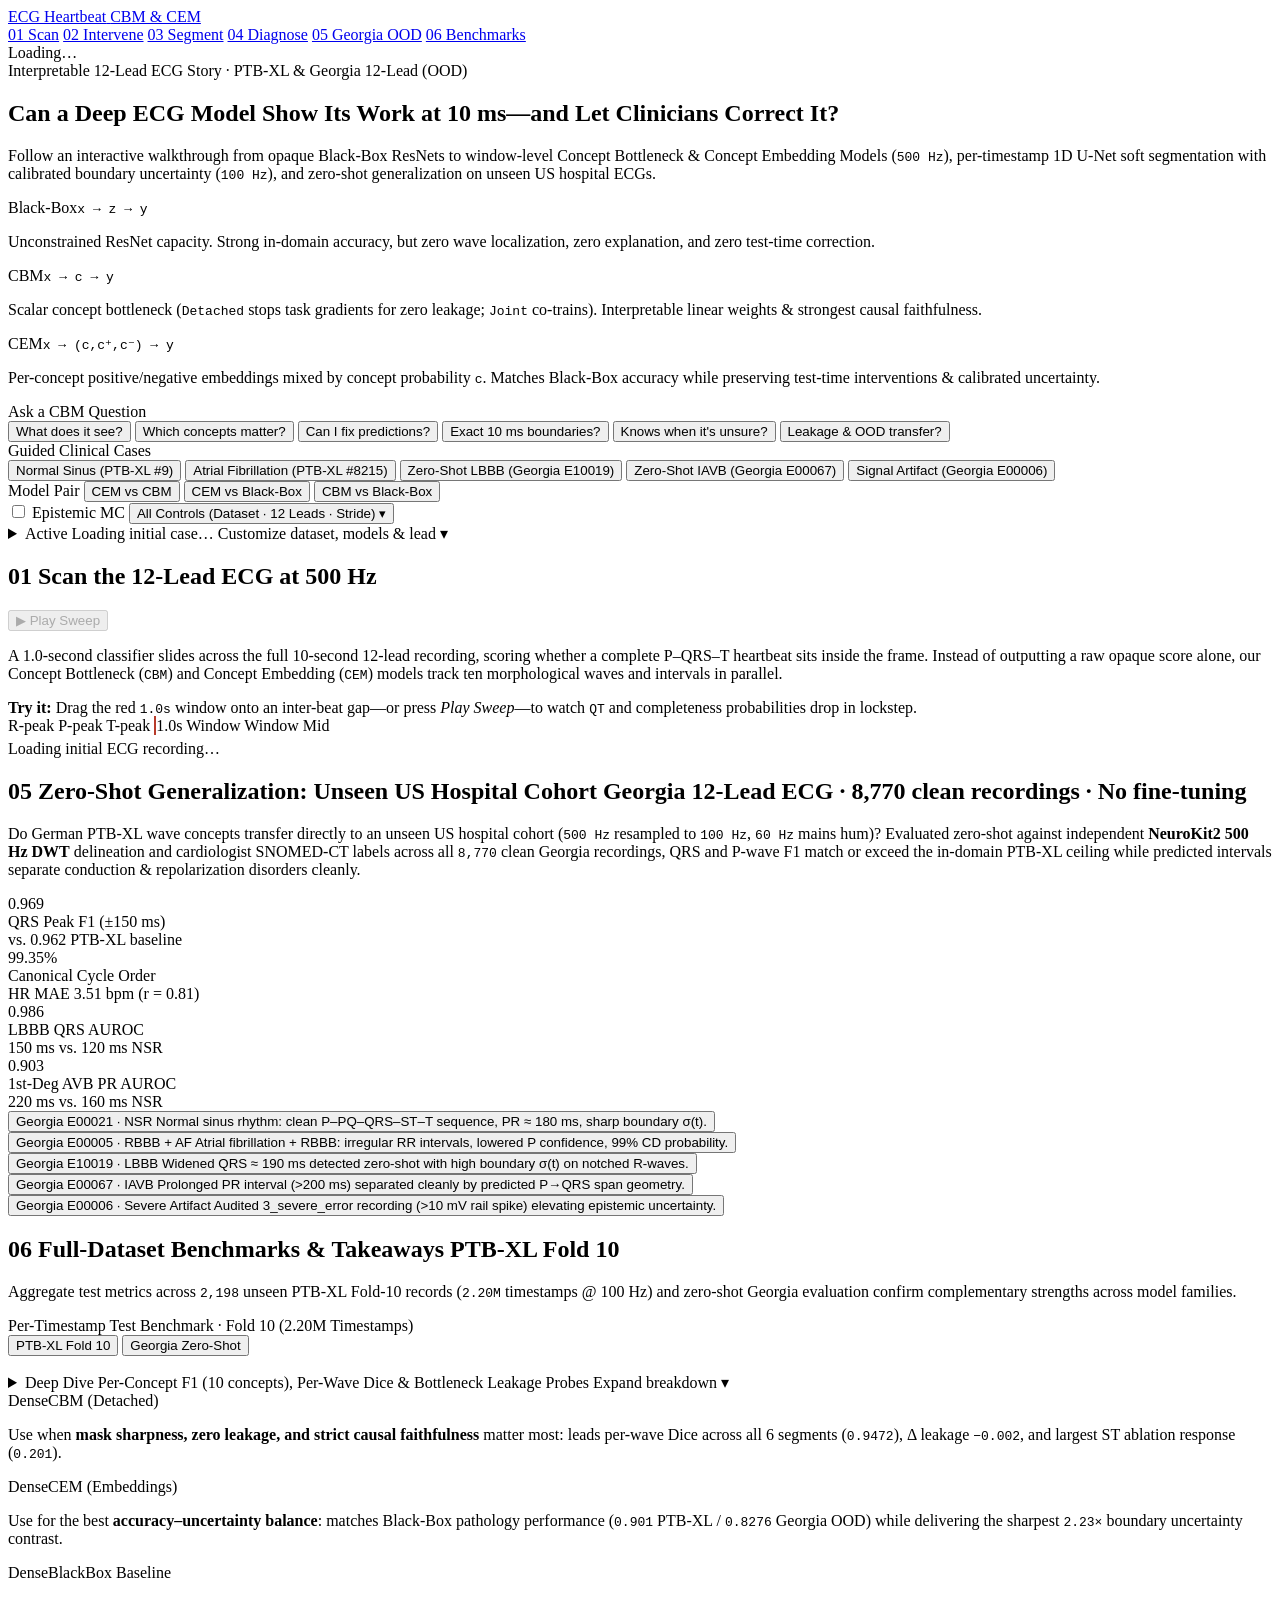
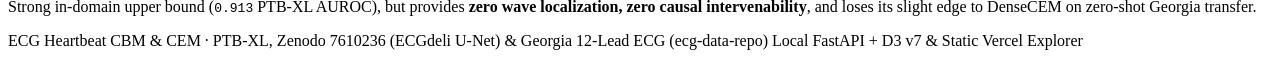
==== commit 7e69521f: "Added more intro to explorer" ====
--- a/explorer/index.html
+++ b/explorer/index.html
@@ -47,6 +47,33 @@
         uncertainty (<code>100 Hz</code>), and zero-shot generalization on unseen US hospital ECGs.
       </p>
 
+      <div class="paradigm-grid" aria-label="Concept model paradigms overview">
+        <div class="paradigm-card">
+          <div class="paradigm-head"><span class="paradigm-tag">Black-Box</span><code class="paradigm-formula">x → z → y</code></div>
+          <p>Unconstrained ResNet capacity. Strong in-domain accuracy, but zero wave localization, zero explanation, and zero test-time correction.</p>
+        </div>
+        <div class="paradigm-card">
+          <div class="paradigm-head"><span class="paradigm-tag paradigm-tag--cbm">CBM</span><code class="paradigm-formula">x → c → y</code></div>
+          <p>Scalar concept bottleneck (<code>Detached</code> stops task gradients for zero leakage; <code>Joint</code> co-trains). Interpretable linear weights &amp; strongest causal faithfulness.</p>
+        </div>
+        <div class="paradigm-card">
+          <div class="paradigm-head"><span class="paradigm-tag paradigm-tag--cem">CEM</span><code class="paradigm-formula">x → (c,c⁺,c⁻) → y</code></div>
+          <p>Per-concept positive/negative embeddings mixed by concept probability <code>c</code>. Matches Black-Box accuracy while preserving test-time interventions &amp; calibrated uncertainty.</p>
+        </div>
+      </div>
+
+      <div class="question-block">
+        <span class="preset-label">Ask a CBM Question</span>
+        <div class="question-strip" role="group" aria-label="Jump to core CBM questions">
+          <button class="question-chip" data-jump-act="#signal-section">What does it see?</button>
+          <button class="question-chip" data-jump-act="#pipeline-section">Which concepts matter?</button>
+          <button class="question-chip" data-jump-act="#pipeline-section">Can I fix predictions?</button>
+          <button class="question-chip" data-jump-act="#act-segment">Exact 10 ms boundaries?</button>
+          <button class="question-chip" data-jump-act="#act-segment" data-jump-preset="georgia_artifact" data-jump-epistemic="1">Knows when it's unsure?</button>
+          <button class="question-chip" data-jump-act="#benchmark-section">Leakage &amp; OOD transfer?</button>
+        </div>
+      </div>
+
       <div class="preset-block">
         <span class="preset-label">Guided Clinical Cases</span>
         <div class="preset-strip" role="group" aria-label="Guided clinical case presets">
@@ -55,6 +82,21 @@
           <button class="preset-chip" data-preset="georgia_lbbb">Zero-Shot LBBB (Georgia E10019)</button>
           <button class="preset-chip" data-preset="georgia_iavb">Zero-Shot IAVB (Georgia E00067)</button>
           <button class="preset-chip" data-preset="georgia_artifact">Signal Artifact (Georgia E00006)</button>
+        </div>
+      </div>
+
+      <div class="quick-options-bar" aria-label="Quick comparison and uncertainty options">
+        <div class="quick-opt-group">
+          <span class="preset-label">Model Pair</span>
+          <button class="quick-opt-btn active" data-model-pair="cem_cbm" title="Compare CEM vs masked CBM (both causally intervenable)">CEM vs CBM</button>
+          <button class="quick-opt-btn" data-model-pair="cem_bb" title="Compare intervenable CEM vs opaque Black-Box ResNet">CEM vs Black-Box</button>
+          <button class="quick-opt-btn" data-model-pair="cbm_bb" title="Compare strict scalar CBM vs opaque Black-Box ResNet">CBM vs Black-Box</button>
+        </div>
+        <div class="quick-opt-group">
+          <label class="quick-chk-lbl" title="Toggle MC-Dropout epistemic vs aleatoric uncertainty decomposition across Acts 02–04">
+            <input id="quick-epistemic-chk" type="checkbox" /> Epistemic MC
+          </label>
+          <button id="open-controls-btn" class="secondary-btn small-btn" title="Open dataset, condition filter, all 12 leads, and stride controls">All Controls (Dataset · 12 Leads · Stride) ▾</button>
         </div>
       </div>
 
@@ -129,7 +171,6 @@
             </select>
 
             <label for="stride-input" class="ml">Stride</label>
-            <input id="stride-input" type="number" value="20" min="5" max="200" step="5" style="width:68px" />
             <input id="stride-input" type="number" value="25" min="5" max="200" step="5" style="width:68px" />
             <button id="sweep-btn" class="secondary-btn">Sweep</button>
 
@@ -138,6 +179,7 @@
               <input id="epistemic-chk" type="checkbox" /> Epistemic MC
             </label>
           </div>
+          <div id="explorer-mode-note" class="extensibility-note"></div>
         </div>
       </details>
     </section>
@@ -273,7 +315,16 @@
         <div class="pipe-panel pipe-panel--task">
           <div class="pipe-panel-title">Heartbeat Completeness</div>
           <div id="task-pred-container"></div>
-        </div>
+          <div id="task-unc-breakdown" class="unc-breakdown"></div>
+        </div>
+      </div>
+
+      <div id="concept-weights-panel" class="weights-panel">
+        <div class="weights-header">
+          <span class="pipe-panel-title" style="margin-bottom:0">Global Concept-to-Task Weights (How Concepts Drive Prediction)</span>
+          <span id="concept-weights-note" class="meta-label"></span>
+        </div>
+        <div id="concept-weights-bars" class="weights-bars"></div>
       </div>
     </section>
 
@@ -365,6 +416,7 @@
           <option value="">None</option>
         </select>
       </div>
+      <div id="dense-model-note" class="meta-label" style="margin:-0.45rem 0 0.65rem"></div>
 
       <div class="dense-panel">
         <div class="pipe-panel-title">Wave-Mask Interventions (Auto → Ablate 0 → Force 1) &amp; 5-Class Pathology
@@ -474,6 +526,20 @@
         <div id="intervention-curve-container" class="curve-col"></div>
       </div>
 
+      <details id="concept-breakdown-details" class="controls-drawer" style="margin-top:0.9rem">
+        <summary class="controls-summary">
+          <span class="controls-summary-left">
+            <span class="controls-pill">Deep Dive</span>
+            <span>Per-Concept F1 (10 concepts), Per-Wave Dice &amp; Bottleneck Leakage Probes</span>
+          </span>
+          <span class="controls-summary-right">Expand breakdown ▾</span>
+        </summary>
+        <div class="breakdown-grid">
+          <div id="per-concept-table"></div>
+          <div id="dense-leakage-table"></div>
+        </div>
+      </details>
+
       <div class="takeaway-grid">
         <div class="takeaway-card">
           <div class="takeaway-title">DenseCBM (Detached)</div>
